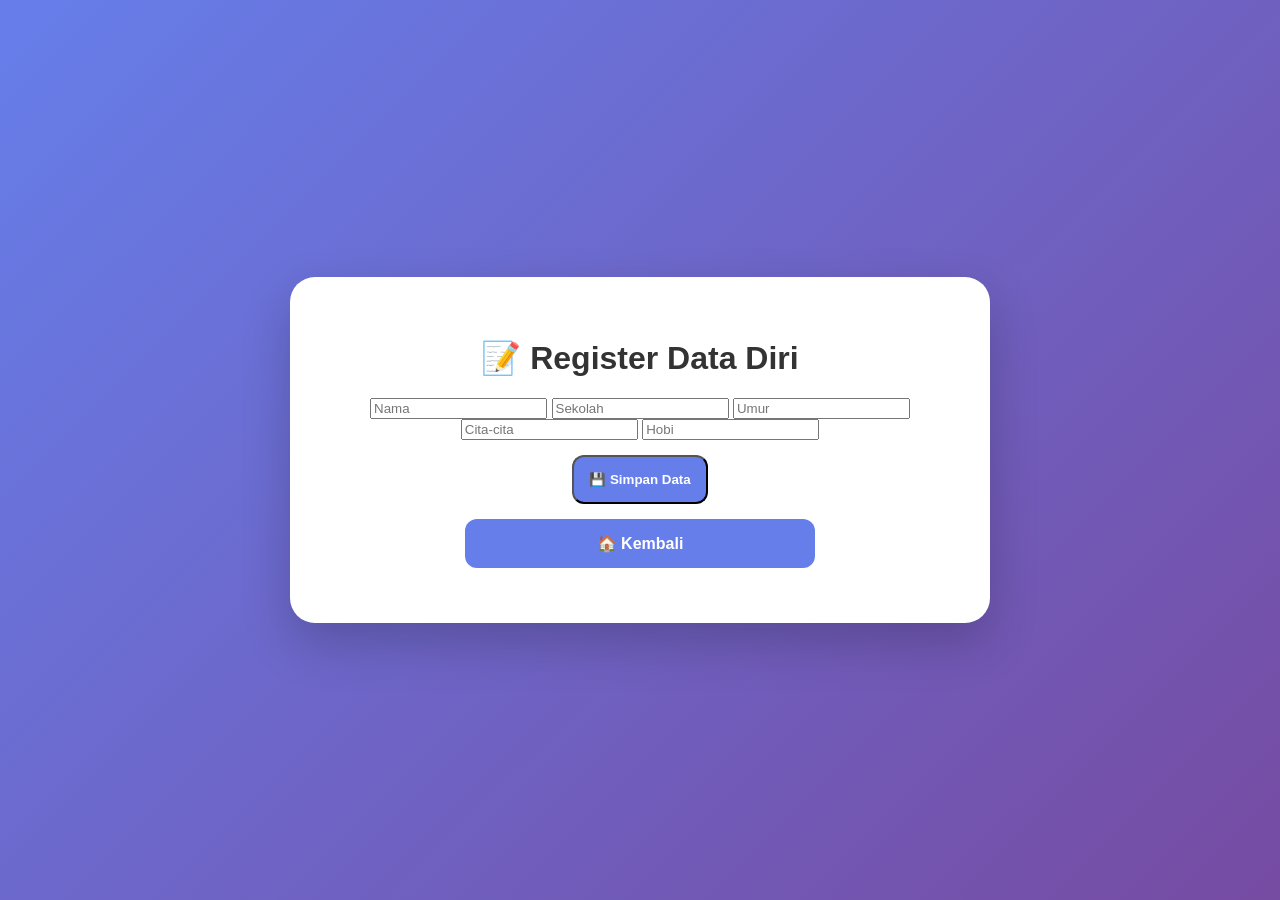
==== register.html @ fc65ba45 "Create register.html" ====
<!DOCTYPE html>
<html lang="id">
<head>
    <meta charset="UTF-8">
    <meta name="viewport" content="width=device-width, initial-scale=1.0">
    <title>Register Data Diri</title>
    <link rel="stylesheet" href="style.css">
</head>

<body>

<div class="container">

    <h1>📝 Register Data Diri</h1>

    <input id="nama" placeholder="Nama">
    <input id="sekolah" placeholder="Sekolah">
    <input id="umur" type="number" placeholder="Umur">
    <input id="cita" placeholder="Cita-cita">
    <input id="hobi" placeholder="Hobi">

    <button class="button" onclick="simpanData()">
        💾 Simpan Data
    </button>

    <a href="index.html" class="button">
        🏠 Kembali
    </a>

</div>

<script>

function simpanData() {

    const data = {
        nama: document.getElementById("nama").value,
        sekolah: document.getElementById("sekolah").value,
        umur: document.getElementById("umur").value,
        cita: document.getElementById("cita").value,
        hobi: document.getElementById("hobi").value
    };

    localStorage.setItem("dataDiri", JSON.stringify(data));

    alert("Data berhasil disimpan!");

    window.location.href = "profil.html";
}

</script>

</body>
</html>
---- style.css ----
* {
    box-sizing: border-box;
}

body {
    margin: 0;
    font-family: Arial, sans-serif;
    background: linear-gradient(135deg, #667eea, #764ba2);
    min-height: 100vh;
    display: flex;
    justify-content: center;
    align-items: center;
}

.container {
    width: 90%;
    max-width: 700px;
    background: white;
    padding: 40px;
    border-radius: 25px;
    text-align: center;
    box-shadow: 0 20px 50px rgba(0,0,0,0.2);
}

h1 {
    color: #333;
}

p {
    color: #666;
}

.button {
    display: block;
    margin: 15px auto;
    padding: 15px;
    max-width: 350px;
    background: #667eea;
    color: white;
    text-decoration: none;
    border-radius: 12px;
    font-weight: bold;
}

.button:hover {
    background: #4f5fd1;
}
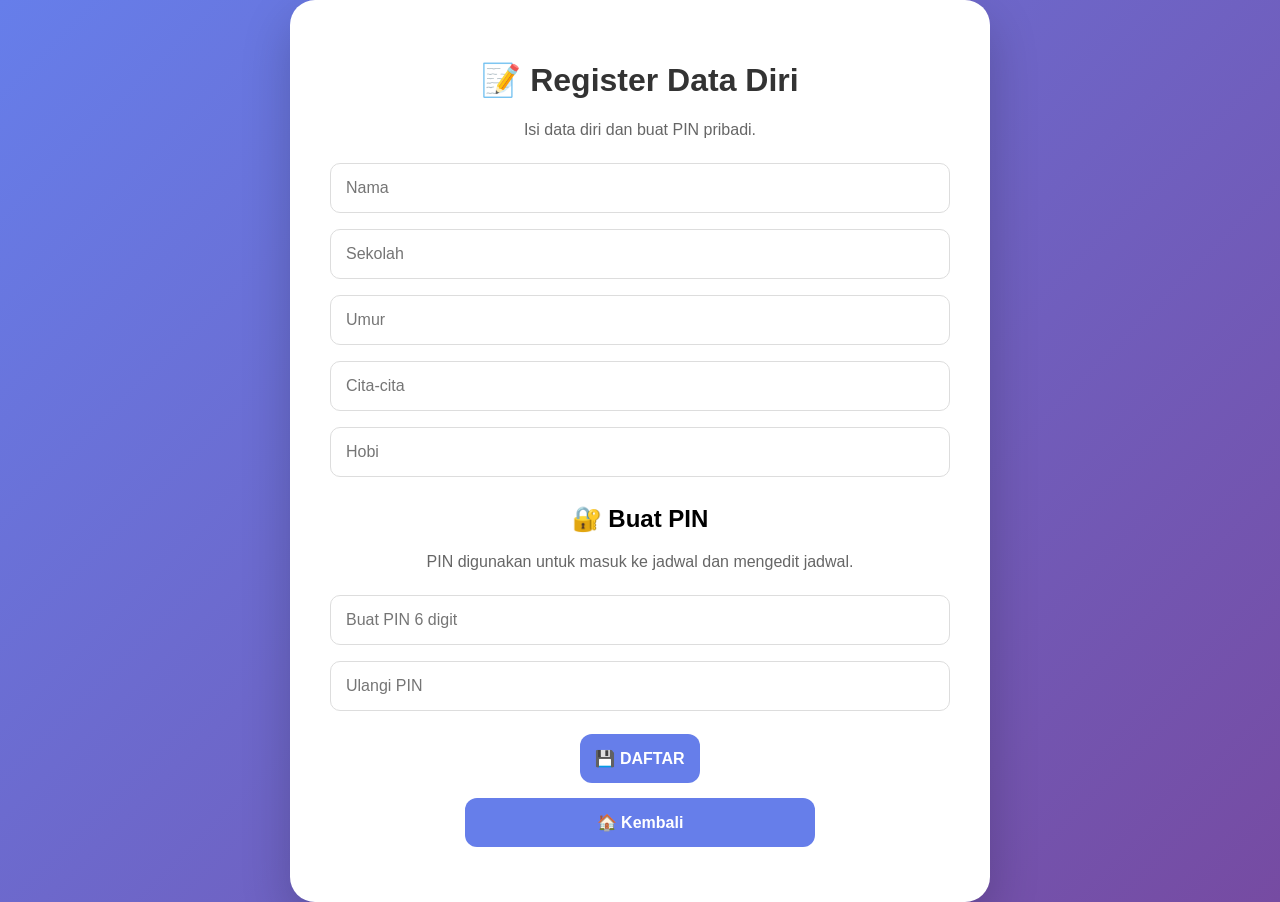
==== commit 475b6fa9: "Update register.html" ====
--- a/register.html
+++ b/register.html
@@ -1,9 +1,12 @@
 <!DOCTYPE html>
 <html lang="id">
+
 <head>
     <meta charset="UTF-8">
     <meta name="viewport" content="width=device-width, initial-scale=1.0">
+
     <title>Register Data Diri</title>
+
     <link rel="stylesheet" href="style.css">
 </head>
 
@@ -13,42 +16,232 @@
 
     <h1>📝 Register Data Diri</h1>
 
-    <input id="nama" placeholder="Nama">
-    <input id="sekolah" placeholder="Sekolah">
-    <input id="umur" type="number" placeholder="Umur">
-    <input id="cita" placeholder="Cita-cita">
-    <input id="hobi" placeholder="Hobi">
-
-    <button class="button" onclick="simpanData()">
-        💾 Simpan Data
+    <p>Isi data diri dan buat PIN pribadi.</p>
+
+    <!-- NAMA -->
+
+    <input
+        id="nama"
+        type="text"
+        placeholder="Nama"
+    >
+
+    <!-- SEKOLAH -->
+
+    <input
+        id="sekolah"
+        type="text"
+        placeholder="Sekolah"
+    >
+
+    <!-- UMUR -->
+
+    <input
+        id="umur"
+        type="number"
+        placeholder="Umur"
+    >
+
+    <!-- CITA-CITA -->
+
+    <input
+        id="cita"
+        type="text"
+        placeholder="Cita-cita"
+    >
+
+    <!-- HOBI -->
+
+    <input
+        id="hobi"
+        type="text"
+        placeholder="Hobi"
+    >
+
+    <br>
+
+    <h2>🔐 Buat PIN</h2>
+
+    <p>
+        PIN digunakan untuk masuk ke jadwal
+        dan mengedit jadwal.
+    </p>
+
+    <!-- PIN -->
+
+    <input
+        id="pin"
+        type="password"
+        inputmode="numeric"
+        maxlength="6"
+        placeholder="Buat PIN 6 digit"
+    >
+
+    <!-- KONFIRMASI PIN -->
+
+    <input
+        id="konfirmasiPin"
+        type="password"
+        inputmode="numeric"
+        maxlength="6"
+        placeholder="Ulangi PIN"
+    >
+
+    <!-- TOMBOL -->
+
+    <button
+        class="button"
+        onclick="simpanData()"
+    >
+        💾 DAFTAR
     </button>
 
-    <a href="index.html" class="button">
+    <a
+        href="index.html"
+        class="button"
+    >
         🏠 Kembali
     </a>
 
 </div>
 
+
 <script>
 
 function simpanData() {
 
+    // Mengambil data
+
+    const nama =
+        document.getElementById("nama").value.trim();
+
+    const sekolah =
+        document.getElementById("sekolah").value.trim();
+
+    const umur =
+        document.getElementById("umur").value.trim();
+
+    const cita =
+        document.getElementById("cita").value.trim();
+
+    const hobi =
+        document.getElementById("hobi").value.trim();
+
+    const pin =
+        document.getElementById("pin").value.trim();
+
+    const konfirmasiPin =
+        document.getElementById("konfirmasiPin").value.trim();
+
+
+    // Memeriksa data diri
+
+    if (
+        nama === "" ||
+        sekolah === "" ||
+        umur === "" ||
+        cita === "" ||
+        hobi === ""
+    ) {
+
+        alert("⚠️ Semua data diri harus diisi!");
+
+        return;
+    }
+
+
+    // Memeriksa PIN
+
+    if (pin === "") {
+
+        alert("⚠️ Silakan buat PIN terlebih dahulu!");
+
+        return;
+    }
+
+
+    // PIN harus 6 digit
+
+    if (!/^[0-9]{6}$/.test(pin)) {
+
+        alert("⚠️ PIN harus terdiri dari 6 angka!");
+
+        return;
+    }
+
+
+    // Memeriksa konfirmasi PIN
+
+    if (pin !== konfirmasiPin) {
+
+        alert("❌ PIN dan konfirmasi PIN tidak sama!");
+
+        return;
+    }
+
+
+    // Membuat data pengguna
+
     const data = {
-        nama: document.getElementById("nama").value,
-        sekolah: document.getElementById("sekolah").value,
-        umur: document.getElementById("umur").value,
-        cita: document.getElementById("cita").value,
-        hobi: document.getElementById("hobi").value
+
+        nama: nama,
+
+        sekolah: sekolah,
+
+        umur: umur,
+
+        cita: cita,
+
+        hobi: hobi,
+
+        pin: pin
+
     };
 
-    localStorage.setItem("dataDiri", JSON.stringify(data));
-
-    alert("Data berhasil disimpan!");
+
+    // Menyimpan data
+
+    localStorage.setItem(
+        "dataDiri",
+        JSON.stringify(data)
+    );
+
+
+    // Membuat jadwal kosong
+
+    const jadwalKosong = {
+
+        Senin: [],
+
+        Selasa: [],
+
+        Rabu: [],
+
+        Kamis: [],
+
+        Jumat: [],
+
+        Sabtu: []
+
+    };
+
+
+    localStorage.setItem(
+        "jadwalSekolah",
+        JSON.stringify(jadwalKosong)
+    );
+
+
+    alert("✅ Pendaftaran berhasil!");
+
+    // Masuk ke profil
 
     window.location.href = "profil.html";
+
 }
 
 </script>
 
 </body>
+
 </html>
--- a/style.css
+++ b/style.css
@@ -45,3 +45,22 @@
 .button:hover {
     background: #4f5fd1;
 }
+input {
+    width: 100%;
+    padding: 15px;
+    margin: 8px 0;
+    border: 1px solid #ddd;
+    border-radius: 10px;
+    font-size: 16px;
+}
+
+input:focus {
+    outline: none;
+    border-color: #667eea;
+}
+
+button {
+    border: none;
+    cursor: pointer;
+    font-size: 16px;
+}
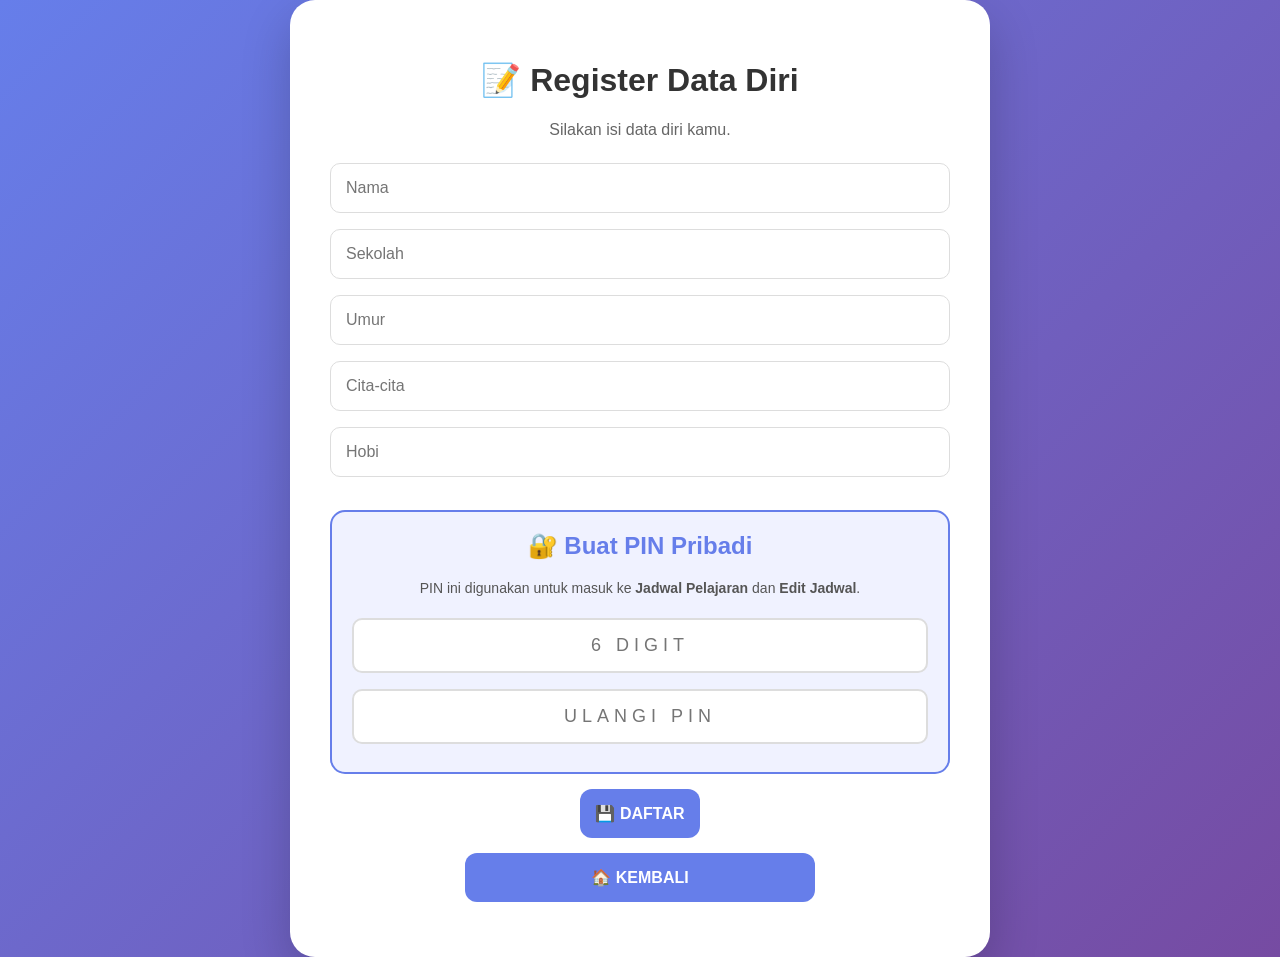
==== commit 53bb52cc: "Update register.html" ====
--- a/register.html
+++ b/register.html
@@ -1,6 +1,5 @@
 <!DOCTYPE html>
 <html lang="id">
-
 <head>
     <meta charset="UTF-8">
     <meta name="viewport" content="width=device-width, initial-scale=1.0">
@@ -8,6 +7,42 @@
     <title>Register Data Diri</title>
 
     <link rel="stylesheet" href="style.css">
+
+    <style>
+        .pin-box {
+            margin-top: 25px;
+            padding: 20px;
+            background: #f0f2ff;
+            border-radius: 15px;
+            border: 2px solid #667eea;
+        }
+
+        .pin-box h2 {
+            color: #667eea;
+            margin-top: 0;
+        }
+
+        .pin-info {
+            font-size: 14px;
+            color: #555;
+        }
+
+        .pin-input {
+            width: 100%;
+            padding: 15px;
+            margin: 8px 0;
+            border: 2px solid #ddd;
+            border-radius: 10px;
+            font-size: 18px;
+            text-align: center;
+            letter-spacing: 5px;
+        }
+
+        .pin-input:focus {
+            border-color: #667eea;
+            outline: none;
+        }
+    </style>
 </head>
 
 <body>
@@ -16,9 +51,7 @@
 
     <h1>📝 Register Data Diri</h1>
 
-    <p>Isi data diri dan buat PIN pribadi.</p>
-
-    <!-- NAMA -->
+    <p>Silakan isi data diri kamu.</p>
 
     <input
         id="nama"
@@ -26,15 +59,11 @@
         placeholder="Nama"
     >
 
-    <!-- SEKOLAH -->
-
     <input
         id="sekolah"
         type="text"
         placeholder="Sekolah"
     >
-
-    <!-- UMUR -->
 
     <input
         id="umur"
@@ -42,52 +71,52 @@
         placeholder="Umur"
     >
 
-    <!-- CITA-CITA -->
-
     <input
         id="cita"
         type="text"
         placeholder="Cita-cita"
     >
 
-    <!-- HOBI -->
-
     <input
         id="hobi"
         type="text"
         placeholder="Hobi"
     >
 
-    <br>
-
-    <h2>🔐 Buat PIN</h2>
-
-    <p>
-        PIN digunakan untuk masuk ke jadwal
-        dan mengedit jadwal.
-    </p>
 
     <!-- PIN -->
 
-    <input
-        id="pin"
-        type="password"
-        inputmode="numeric"
-        maxlength="6"
-        placeholder="Buat PIN 6 digit"
-    >
-
-    <!-- KONFIRMASI PIN -->
-
-    <input
-        id="konfirmasiPin"
-        type="password"
-        inputmode="numeric"
-        maxlength="6"
-        placeholder="Ulangi PIN"
-    >
-
-    <!-- TOMBOL -->
+    <div class="pin-box">
+
+        <h2>🔐 Buat PIN Pribadi</h2>
+
+        <p class="pin-info">
+            PIN ini digunakan untuk masuk ke
+            <strong>Jadwal Pelajaran</strong>
+            dan
+            <strong>Edit Jadwal</strong>.
+        </p>
+
+        <input
+            id="pin"
+            class="pin-input"
+            type="password"
+            inputmode="numeric"
+            maxlength="6"
+            placeholder="6 DIGIT"
+        >
+
+        <input
+            id="konfirmasiPin"
+            class="pin-input"
+            type="password"
+            inputmode="numeric"
+            maxlength="6"
+            placeholder="ULANGI PIN"
+        >
+
+    </div>
+
 
     <button
         class="button"
@@ -100,7 +129,7 @@
         href="index.html"
         class="button"
     >
-        🏠 Kembali
+        🏠 KEMBALI
     </a>
 
 </div>
@@ -109,8 +138,6 @@
 <script>
 
 function simpanData() {
-
-    // Mengambil data
 
     const nama =
         document.getElementById("nama").value.trim();
@@ -133,8 +160,6 @@
     const konfirmasiPin =
         document.getElementById("konfirmasiPin").value.trim();
 
-
-    // Memeriksa data diri
 
     if (
         nama === "" ||
@@ -150,56 +175,33 @@
     }
 
 
-    // Memeriksa PIN
-
-    if (pin === "") {
-
-        alert("⚠️ Silakan buat PIN terlebih dahulu!");
+    if (!/^[0-9]{6}$/.test(pin)) {
+
+        alert("⚠️ PIN harus tepat 6 angka!");
 
         return;
     }
 
 
-    // PIN harus 6 digit
-
-    if (!/^[0-9]{6}$/.test(pin)) {
-
-        alert("⚠️ PIN harus terdiri dari 6 angka!");
+    if (pin !== konfirmasiPin) {
+
+        alert("❌ Konfirmasi PIN tidak cocok!");
 
         return;
     }
 
 
-    // Memeriksa konfirmasi PIN
-
-    if (pin !== konfirmasiPin) {
-
-        alert("❌ PIN dan konfirmasi PIN tidak sama!");
-
-        return;
-    }
-
-
-    // Membuat data pengguna
-
     const data = {
 
         nama: nama,
-
         sekolah: sekolah,
-
         umur: umur,
-
         cita: cita,
-
         hobi: hobi,
-
         pin: pin
 
     };
 
-
-    // Menyimpan data
 
     localStorage.setItem(
         "dataDiri",
@@ -207,20 +209,13 @@
     );
 
 
-    // Membuat jadwal kosong
-
     const jadwalKosong = {
 
         Senin: [],
-
         Selasa: [],
-
         Rabu: [],
-
         Kamis: [],
-
         Jumat: [],
-
         Sabtu: []
 
     };
@@ -232,9 +227,8 @@
     );
 
 
-    alert("✅ Pendaftaran berhasil!");
-
-    // Masuk ke profil
+    alert("✅ Data berhasil disimpan!");
+
 
     window.location.href = "profil.html";
 
@@ -243,5 +237,4 @@
 </script>
 
 </body>
-
 </html>
